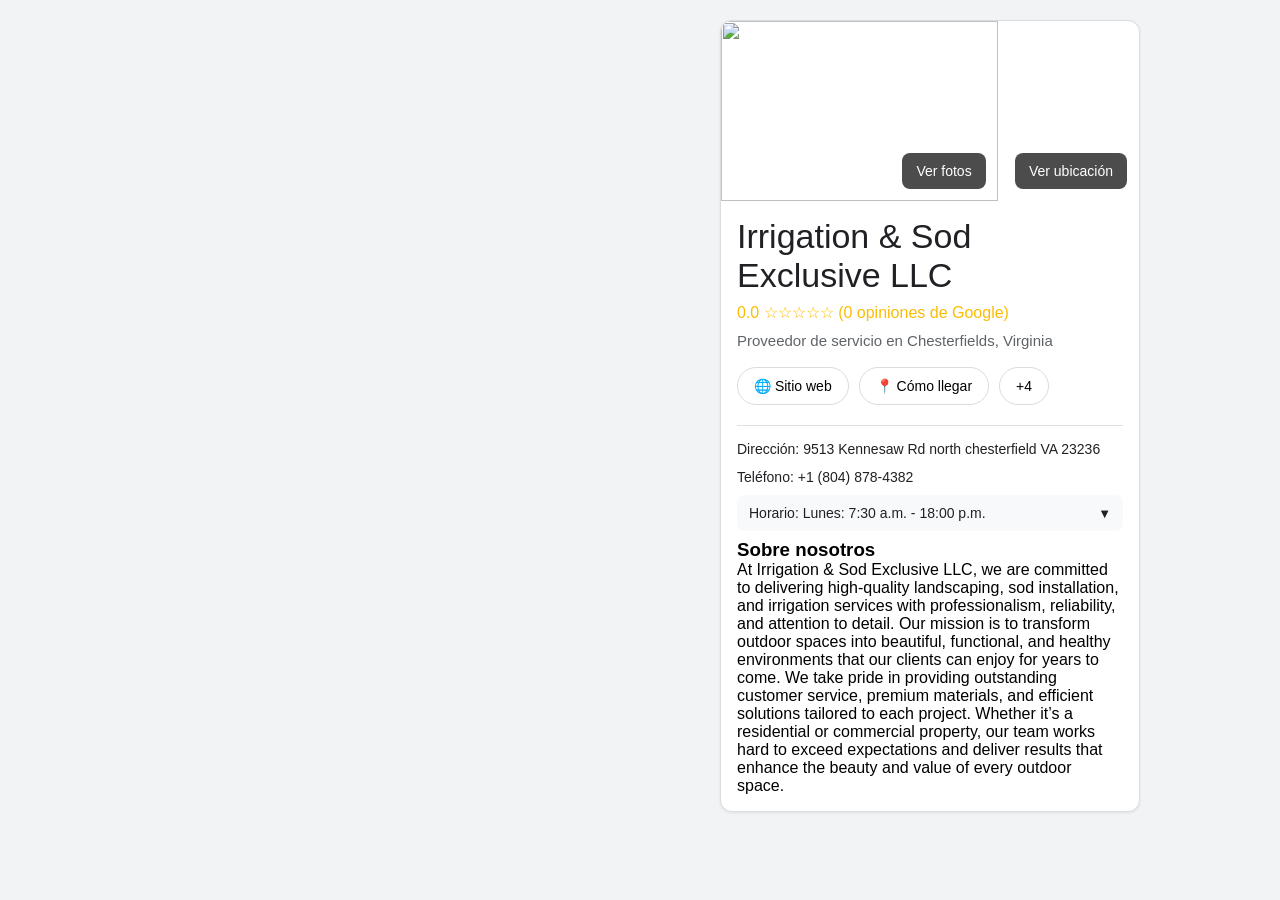
==== index.html @ 4f071523 "Add files via upload" ====
<!DOCTYPE html>
<html lang="es">

<head>

    <meta charset="UTF-8">

    <meta name="viewport" content="width=device-width, initial-scale=1.0">

    <title>Irrigation & Sod Exclusive LLC</title>
    

    <link rel="stylesheet" href="style.css">

</head>

<body>

    <div class="container">

        <!-- GALERÍA -->

        <div class="galeria">

            <!-- IMAGEN GRANDE -->

            <div class="imagen-grande">

                <img src="imagenes/FOTOO 1.jpeg">

                <button class="ver-fotos" onclick="abrirGaleria()">

                    Ver fotos

                </button>

            </div>

            <!-- IMÁGENES PEQUEÑAS -->

            <div class="imagen-mapa">

        <iframe
            src="https://www.google.com/maps?q=9513+Kennesaw+Rd+North+Chesterfield+VA+23236&output=embed">
        </iframe>

        <button class="ver-mapa" onclick="abrirMapa()">
            Ver ubicación
        </button>

    </div>

        </div>

         <div id="modalGaleria" class="modal">

            <span class="cerrar" onclick="cerrarGaleria()">✕</span>

            <div class="modal-contenido" id="contenedorFotos"></div>

        </div>


        <div id="modalZoom" class="modal-zoom">

    <span class="cerrar-zoom" onclick="cerrarZoom()">✕</span>

    <!-- IZQUIERDA -->

    <button class="zoom-flecha izquierda" onclick="imagenAnterior()">
        ❮
    </button>

    <!-- IMAGEN -->

    <img id="imagenZoom">

    <!-- DERECHA -->

    <button class="zoom-flecha derecha" onclick="imagenSiguiente()">
        ❯
    </button>

</div>

       <!-- MODAL OPINIONES -->

<!-- MODAL OPINIONES GOOGLE -->

<!-- MODAL OPINIONES -->

<div id="modalOpiniones" class="reviews-modal">

    <div class="opiniones-google">

        <!-- CERRAR -->

        <span class="cerrar-reviews"
              onclick="cerrarOpiniones()">
            ✕
        </span>

        <!-- TOP -->

        <div class="top-opinion">

            <div>

                <h1>
                    Irrigation & Sod Exclusive LLC
                </h1>

                <p>
                   9513 Kennesaw Rd north chesterfield VA 23236, Estados Unidos
                </p>

            </div>

            <button class="btn-escribir"
            onclick="abrirEscribirOpinion()">
             Escribir una opinión
          </button>

        </div>

        <!-- MODAL ESCRIBIR OPINIÓN -->

<div id="modalEscribir"
     class="modal-escribir">

    <div class="escribir-box">

        <!-- HEADER -->

        <div class="header-escribir">

            <h2>
                Escribir una opinión
            </h2>

            <span onclick="cerrarEscribirOpinion()">
                ✕
            </span>

        </div>

        <!-- PERFIL -->

        <div class="perfil-google">

            <div class="avatar-google">
                M
            </div>

            <div>

                <h3>
                    Manuel Risco
                </h3>

                <p>
                    se mostrará públicamente en Google
                </p>

            </div>

        </div>

<!-- NOMBRE -->

        <input type="text"id="nombreUsuario"placeholder="Tu nombre">
                
        <!-- ESTRELLAS -->

        <div class="stars-select">

            <span onclick="seleccionarEstrella(1)">☆</span>
            <span onclick="seleccionarEstrella(2)">☆</span>
            <span onclick="seleccionarEstrella(3)">☆</span>
            <span onclick="seleccionarEstrella(4)">☆</span>
            <span onclick="seleccionarEstrella(5)">☆</span>

        </div>

        <!-- TEXTO -->

        <div class="textarea-box">

    <textarea id="textoOpinion" placeholder=" "></textarea>

    <span class="fake-placeholder">
        Comparte detalles sobre tu experiencia en este lugar
    </span>

</div>

        <!-- SUBIR -->

        <div class="subir-box">

            <label for="subirMedia"
                   class="btn-subir">

                📷 Agregar fotos y videos

            </label>

            <input type="file"id="subirMedia"multiple accept="image/*,video/*">

        </div>

        <!-- BOTONES -->

        <div class="acciones-review">

            <button onclick="cerrarEscribirOpinion()"
                    class="btn-cancelar">

                Cancelar

            </button>

            <button class="btn-publicar"
                onclick="publicarReview()">

                Publicar

            </button>

        </div>

    </div>

</div>

        <!-- RATING -->

        <div class="rating-google">

            <span class="numero-grande"
                  id="ratingNumberGrande">
                0.0
            </span>

            <span class="stars-google"
                  id="ratingStarsGrande">
                ☆☆☆☆☆
            </span>

            <span class="cantidad-op"
                  id="totalReviews">
                0 opiniones
            </span>

        </div>

        <!-- ETIQUETAS -->

                    <div class="reviews-tags">

                <span class="tag activo">
                    Todas
                </span>

                <span class="tag">
                    instalación de césped 
                </span>

                <span class="tag">
                    patio trasero 
                </span>

                <span class="tag">
                    sistema de riego 
                </span>

                <span class="tag">
                    capa superficial del suelo 
                </span>

                <!-- BOTÓN +6 -->

                <span class="tag mas-tags"
                onclick="toggleTags()">
                +6
            </span>

            </div>

<!-- TAGS OCULTOS -->

        <div class="reviews-tags extras-tags"
            id="extrasTags">

            <span class="tag">
                equipo
            </span>

            <span class="tag">
                yard transformation
            </span>

            <span class="tag">
                sod care instructions
            </span>

            <span class="tag">
                grass removal
            </span>

            <span class="tag">
                quick response
            </span>

            <span class="tag">
                arbustos
            </span>

        </div>

        <hr>

        <!-- ORDEN -->

        <div class="ordenar">

            <p>
                Ordenar por
            </p>

            <div class="orden-tags">

    <button class="tag activo"
            onclick="ordenarReviews('relevantes')">
        Más relevantes
    </button>

    <button class="tag"
            onclick="ordenarReviews('recientes')">
        Más recientes
    </button>

    <button class="tag"
            onclick="ordenarReviews('alta')">
        Calificación más alta
    </button>

    <button class="tag"
            onclick="ordenarReviews('baja')">
        Calificación más baja
    </button>

</div>

        </div>

        <!-- OPINIONES -->

        <div id="listaOpiniones"
             class="lista-opiniones">

        </div>

    </div>

</div>
        <!-- INFORMACIÓN -->

        <div class="info">


            <h1>
                Irrigation & Sod Exclusive LLC
            </h1>

            <!-- RATING -->

            <div class="rating">

    <span
    class="reviews"id="ratingCompleto"onclick="abrirOpiniones()"style="cursor:pointer; font-size:16px;">

        0.0 ☆☆☆☆☆ (0 opiniones de Google)

    </span>

</div>

            <p class="categoria">

                Proveedor de servicio en Chesterfields, Virginia

            </p>

            <!-- BOTONES -->

            <div class="botones">

                <button onclick="abrirSitio()">
                    🌐 Sitio web
                </button>

                <button onclick="comoLlegar()">
                    📍 Cómo llegar
                </button>

                <button onclick="toggleExtras()">
                    +4
                </button>

            </div>

<!-- BOTONES OCULTOS -->

            <div class="botones-extra" id="botonesExtra">

                <button onclick="abrirOpiniones()">
                    ⭐ Opiniones
                </button>

                <button onclick="guardarPagina()">
                    🔖 Guardar
                </button>

                <button onclick="compartirPagina()">
                    🔗 Compartir
                </button>

                <button onclick="llamarTelefono()">
                    📞 Llamar
                </button>

            </div>

            <!-- DETALLES -->

            <div class="detalles">

                <!-- DIRECCIÓN -->

                <div class="detalle-item">
         
                    <p>

                        <strong>
                            Dirección:
                        </strong>

                        9513 Kennesaw Rd north chesterfield VA 23236

                    </p>

                </div>

                <!-- TELÉFONO -->
                
                <div class="detalle-item">
                    <p>
                        <strong>
                            Teléfono:
                        </strong>

                        +1 (804) 878-4382
                    </p>
                </div>
                <!-- HORARIO -->

                <!-- HORARIO -->

<div class="detalle-item"> 

    <div class="horario-box">

        <div class="horario-header" onclick="toggleHorario()">

            <span>

                <strong>
                Horario:
                </strong>

                Lunes: 7:30 a.m. - 18:00 p.m.

            </span>

            <span id="flecha">
                ▼
            </span>

        </div>

        <div id="listaHorarios">

            <p>Martes: 7:30 a.m. - 18:00 p.m.</p>

            <p>Miércoles: 7:30 a.m. - 18:00 p.m.</p>

            <p>Jueves: 7:30 a.m. - 18:00 p.m.</p>

            <p>Viernes: 7:30 a.m. - 18:00 p.m.</p>

            <p>Sábado: 7:30 a.m. - 18:00 p.m.</p>

            <p>Domingo: Cerrado</p>

        </div>

    </div>

</div>

            <!-- DESCRIPCIÓN -->

            <div class="descripcion">

                <h3>
                    Sobre nosotros
                </h3>

                <p>

                  At Irrigation & Sod Exclusive LLC, we are committed to
                delivering high-quality landscaping, sod installation,
                and irrigation services with professionalism, reliability,
                and attention to detail. Our mission is to transform
                outdoor spaces into beautiful, functional, and healthy                    environments that our clients can enjoy for years to come.

                 We take pride in providing outstanding customer service,
                premium materials, and efficient solutions tailored to
                each project. Whether it’s a residential or commercial
                property, our team works hard to exceed expectations and
                deliver results that enhance the beauty and value of every
                 outdoor space.

                </p>

            </div>



</div>
        </div>

    </div>

    <script src="script.js"></script>

</body>

</html>
---- style.css ----
*{
    margin:0;
    padding:0;
    box-sizing:border-box;
}

body{

    background:#f1f3f4;

    font-family:Arial, sans-serif;

    display:flex;

    justify-content:flex-end;

    padding-top:20px;

    padding-right:140px;
}

/* PANEL DERECHO */

.container{

    width:420px;

    background:white;

    border-radius:12px;

    overflow:hidden;

    border:1px solid #dadce0;

    box-shadow:0 1px 3px rgba(0,0,0,0.08);
}

/* GALERÍA */

.galeria{

    display:grid;

    grid-template-columns:2fr 1fr;

    gap:3px;

    height:180px;
}

.imagen-grande img{

    width:100%;

    height:180px;

    object-fit:cover;

    display:block;
}

.imagenes-pequenas{

    display:grid;

    grid-template-rows:1fr 1fr;

    gap:3px;
}

.imagenes-pequenas img{

    width:100%;

    height:88px;

    object-fit:cover;

    display:block;
}

/* INFORMACIÓN */

.info{

    padding:16px;
}

h1{

    font-size:34px;

    font-weight:400;

    margin-bottom:8px;

    color:#202124;
}

.rating{

    display:flex;

    align-items:center;

    gap:8px;

    margin-bottom:10px;
}

.numero{

    font-size:16px;

    color:#202124;
}

.estrellas{

    color:#fbbc04;

    font-size:18px;
}

.reviews{

    color:#fbbc04;

    font-size:14px;
}

.categoria{

    color:#5f6368;

    font-size:15px;

    margin-top:8px;

    margin-bottom:18px;
}

/* BOTONES */

.botones{

    display:flex;

    gap:10px;

    flex-wrap:wrap;

    margin-top:18px;

    margin-bottom:20px;
}

.botones-extra{

    display:none;

    gap:10px;

    flex-wrap:wrap;

    margin-top:10px;

}

button{

    border:1px solid #dadce0;

    background:white;

    padding:10px 16px;

    border-radius:25px;

    cursor:pointer;

    font-size:14px;

    transition:0.2s;
}

button:hover{

    background:#f8f9fa;
}

/* DETALLES */

/* DETALLES */

.detalles{

    border-top:1px solid #e0e0e0;

    padding-top:14px;

    margin-top:10px;
}

.detalle-item{

    display:flex;

    align-items:flex-start;

    gap:10px;

    margin-bottom:8px;
}

.icono{

    font-size:18px;

    margin-top:2px;
}

.detalle-item p{

    font-size:14px;

    color:#202124;

    line-height:1.4;
}

.detalle-item strong{

    font-size:14px;

    font-weight:500;
}

/* HORARIOS */

.horario-box{

    width:100%;
}

.horario-header{

    display:flex;

    justify-content:space-between;

    align-items:center;

    cursor:pointer;

    padding:4px 0;

    font-size:14px;
}

.horario-header:hover{

    opacity:0.8;
}

#listaHorarios{

    display:none;

    padding-top:5px;
}

#listaHorarios p{

    margin:4px 0;

    font-size:14px;

    color:#5f6368;
}

#flecha{

    font-size:11px;
}

/* HORARIOS */

.horarios{

    margin-top:10px;
}

.horario-header{

    display:flex;

    justify-content:space-between;

    align-items:center;

    background:#f8f9fa;

    padding:12px 14px;

    border-radius:10px;

    cursor:pointer;

    font-size:15px;

    color:#202124;
}

.horario-header:hover{

    background:#f1f3f4;
}

#listaHorarios{

    display:none;

    padding:12px 14px;

    padding-top:10px;
}

#listaHorarios p{

    margin:8px 0;

    color:#5f6368;

    font-size:15px;
}

#flecha{

    font-size:13px;
}




.horario-box{

    width:100%;
}

.horarios{

    margin-top:8px;
}

.horario-header{

    display:flex;

    justify-content:space-between;

    align-items:center;

    background:#f8f9fa;

    padding:10px 12px;

    border-radius:8px;

    cursor:pointer;

    font-size:14px;
}

#listaHorarios{

    display:none;

    padding:10px 5px;
}

#listaHorarios p{

    margin:7px 0;

    color:#5f6368;

    font-size:14px;
}


/* HORARIOS CONCURRIDOS */

.popular-times{

    border-top:1px solid #e0e0e0;

    margin-top:20px;

    padding-top:18px;
}

.popular-times h3{

    font-size:16px;

    margin-bottom:14px;

    color:#202124;
}

/* DÍAS */

.dias{

    display:flex;

    gap:14px;

    margin-bottom:20px;

    font-size:13px;

    color:#5f6368;
}

.dias span{

    cursor:pointer;
}

.dias .activo{

    color:#1a73e8;

    font-weight:600;
}

/* GRÁFICO */

.grafico{

    display:flex;

    align-items:flex-end;

    gap:12px;

    height:140px;
}

.barra-box{

    display:flex;

    flex-direction:column;

    align-items:center;

    justify-content:flex-end;

    height:100%;
}

.barra{

    width:26px;

    background:#34a853;

    border-radius:6px 6px 0 0;
}

.barra.activa{

    background:#1a73e8;
}

.barra-box small{

    margin-top:8px;

    font-size:11px;

    color:#5f6368;
}

.galeria-grid{

    display:grid;

    grid-template-columns:repeat(3,1fr);

    gap:8px;

    margin-top:20px;
}

.galeria-grid img{

    width:100%;

    height:120px;

    object-fit:cover;

    border-radius:10px;

    transition:0.3s;

    cursor:pointer;
}

.galeria-grid img:hover{

    transform:scale(1.03);
}

/* ========================= */
/* BOTÓN VER FOTOS */
/* ========================= */

.imagen-grande{

    position:relative;
}

.ver-fotos{

    position:absolute;

    bottom:12px;

    right:12px;

    background:rgba(0,0,0,0.7);

    color:white;

    border:none;

    padding:10px 14px;

    border-radius:8px;

    font-size:14px;

    cursor:pointer;

    transition:0.3s;
}

.ver-fotos:hover{

    background:rgba(0,0,0,0.9);
}

/* ========================= */
/* MODAL GALERÍA */
/* ========================= */

.modal{

    display:none;

    position:fixed;

    z-index:9999;

    left:0;

    top:0;

    width:100%;

    height:100%;

    background:rgba(0,0,0,0.92);

    overflow:auto;

    padding:40px;
}

/* CONTENEDOR DE FOTOS */

.modal-contenido{

    display:grid;

    grid-template-columns:repeat(auto-fit,minmax(250px,1fr));

    gap:15px;
}

/* IMÁGENES */

.modal-contenido img{

    width:100%;

    height:220px;

    object-fit:cover;

    border-radius:12px;

    transition:0.3s;

    cursor:pointer;
}

.modal-contenido img:hover{

    transform:scale(1.02);
}

/* BOTÓN CERRAR */

.cerrar{

    position:fixed;

    top:20px;

    right:30px;

    font-size:38px;

    color:white;

    cursor:pointer;

    z-index:10000;
}

.modal-contenido video{
    width:100%;
    height:220px;
    object-fit:cover;
    border-radius:12px;
}

/* ===== MODAL ZOOM ===== */

.modal-zoom{
    display:none;
    position:fixed;
    z-index:9999;
    top:0;
    left:0;
    width:100%;
    height:100%;
    background:rgba(0,0,0,0.95);
    justify-content:center;
    align-items:center;
}

.modal-zoom img{
    max-width:90%;
    max-height:90%;
    border-radius:10px;
    touch-action: none;
}

.cerrar-zoom{
    position:absolute;
    top:20px;
    right:30px;
    font-size:35px;
    color:white;
    cursor:pointer;
}

.imagen-mapa{
    position:relative;
}

.imagen-mapa iframe{
    width:100%;
    height:180px;
    border:0;
    display:block;
}

.ver-mapa{
    position:absolute;
    bottom:12px;
    right:12px;
    background:rgba(0,0,0,0.7);
    color:white;
    border:none;
    padding:10px 14px;
    border-radius:8px;
    font-size:14px;
    cursor:pointer;
}

.ver-mapa:hover{
    background:rgba(0,0,0,0.9);
}

.modal-opiniones{
    display:none;
    position:fixed;
    top:0;
    left:0;
    width:100%;
    height:100%;
    background:rgba(0,0,0,0.85);
    justify-content:center;
    align-items:center;
    z-index:9999;
}

.opiniones-box{
    background:white;
    padding:20px;
    border-radius:12px;
    width:90%;
    max-width:400px;
    display:flex;
    flex-direction:column;
    gap:10px;
}

/* ===== FLECHAS ZOOM ===== */

.zoom-flecha{

    position:absolute;

    top:50%;

    transform:translateY(-50%);

    background:rgba(0,0,0,0.5);

    color:white;

    border:none;

    width:55px;

    height:55px;

    border-radius:50%;

    font-size:28px;

    cursor:pointer;

    z-index:10000;
}

.zoom-flecha:hover{
    background:rgba(0,0,0,0.8);
}

.zoom-flecha.izquierda{
    left:30px;
}

.zoom-flecha.derecha{
    right:30px;
}

.video-galeria{

    width:100%;

    height:220px;

    object-fit:cover;

    border-radius:12px;

    background:black;
}

/* ========================= */
/* PERFILES */
/* ========================= */

.perfiles{

    border-top:1px solid #e0e0e0;

    margin-top:20px;

    padding-top:18px;
}

.perfiles h3{

    font-size:18px;

    margin-bottom:14px;

    color:#202124;
}

.redes{

    display:flex;

    flex-wrap:wrap;

    gap:12px;
}

.red{

    display:flex;

    align-items:center;

    gap:10px;

    background:#f8f9fa;

    padding:10px 14px;

    border-radius:12px;

    text-decoration:none;

    color:#202124;

    transition:0.3s;
}

.red:hover{

    background:#e8f0fe;

    transform:scale(1.03);
}

.red img{

    width:28px;

    height:28px;
}

.red span{

    font-size:15px;

    font-weight:500;
}

/* ========================= */
/* GOOGLE REVIEWS MODAL */
/* ========================= */

.reviews-modal{

    display:none;

    position:fixed;

    top:0;
    left:0;

    width:100%;
    height:100%;

    background:rgba(0,0,0,0.65);

    justify-content:center;

    align-items:center;

    z-index:99999;
}

.reviews-box{

    width:900px;

    max-width:95%;

    max-height:90vh;

    overflow-y:auto;

    background:white;

    border-radius:18px;

    padding:30px;

    position:relative;
}

.cerrar-reviews{

    position:absolute;

    top:20px;
    right:25px;

    font-size:30px;

    cursor:pointer;
}

.reviews-header{

    display:flex;

    justify-content:space-between;

    align-items:center;

    margin-bottom:25px;
}

.btn-escribir{

    background:white;

    border:1px solid #dadce0;

    border-radius:30px;

    padding:12px 20px;
}

.reviews-rating{

    display:flex;

    align-items:center;

    gap:14px;

    margin-bottom:30px;
}

#ratingNumberGrande{

    font-size:52px;
}

#ratingStarsGrande{

    color:#fbbc04;

    font-size:35px;
}

.review-form{

    display:flex;

    flex-direction:column;

    gap:14px;

    margin-bottom:30px;
}

.review-form input,
.review-form textarea,
.review-form select{

    padding:14px;

    border:1px solid #dadce0;

    border-radius:10px;

    font-size:15px;
}

.review-form textarea{

    min-height:120px;

    resize:none;
}

.lista-opiniones{

    display:flex;

    flex-direction:column;

    gap:22px;
}

.opinion{

    border-top:1px solid #e0e0e0;

    padding-top:20px;
}

.opinion h4{

    margin-bottom:8px;
}

.opinion .stars{

    color:#fbbc04;

    margin-bottom:8px;
}

/* ========================= */
/* GOOGLE REVIEWS NUEVO */
/* ========================= */

.reviews-modal{
    display:none;
    position:fixed;
    top:0;
    left:0;
    width:100%;
    height:100%;
    background:rgba(0,0,0,0.75);
    justify-content:center;
    align-items:center;
    z-index:99999;
}

.opiniones-google{
    background:white;
    width:90%;
    max-width:950px;
    height:90vh;
    overflow-y:auto;
    overflow-x:hidden;
    border-radius:20px;
    padding:35px;
    position:relative;
}

/* CERRAR */

.cerrar-reviews{
    position:absolute;
    top:20px;
    right:25px;
    font-size:35px;
    cursor:pointer;
    color:#5f6368;
}

/* TOP */

.top-opinion{
    display:flex;
    justify-content:space-between;
    align-items:center;
    gap:20px;
}

.top-opinion h1{
    font-size:42px;
    font-weight:400;
    color:#202124;
    margin-bottom:5px;
}

.top-opinion p{
    color:#5f6368;
    font-size:18px;
}

/* BOTON */

.btn-escribir{
    border:1px solid #dadce0;
    background:white;
    padding:14px 24px;
    border-radius:30px;
    font-size:16px;
    cursor:pointer;
}

.btn-escribir:hover{
    background:#f8f9fa;
}

/* RATING */

.rating-google{
    display:flex;
    align-items:center;
    gap:18px;
    margin-top:30px;
    margin-bottom:30px;
}

.numero-grande{
    font-size:70px;
    font-weight:400;
}

.stars-google{
    color:#fbbc04;
    font-size:42px;
}

.cantidad-op{
    font-size:28px;
    color:#5f6368;
}

/* ETIQUETAS */

.etiquetas{
    display:flex;
    flex-wrap:wrap;
    gap:12px;
    margin-bottom:25px;
}

.tag{
    border:1px solid #dadce0;
    background:white;
    padding:12px 18px;
    border-radius:30px;
    font-size:16px;
    cursor:pointer;
}

.tag.activo{
    background:#d2e3fc;
}

/* ORDEN */

.ordenar{
    margin-top:25px;
}

.ordenar p{
    margin-bottom:15px;
    font-size:20px;
}

.orden-tags{
    display:flex;
    flex-wrap:wrap;
    gap:12px;
}

/* FORM */

.review-form{
    margin-top:35px;
    display:flex;
    flex-direction:column;
    gap:15px;
}

.review-form input,
.review-form select,
.review-form textarea{

    width:100%;
    padding:14px;
    border:1px solid #dadce0;
    border-radius:12px;
    font-size:16px;
}

.review-form textarea{
    min-height:120px;
    resize:none;
}

.review-form button{
    background:#1a73e8;
    color:white;
    border:none;
    padding:14px;
    border-radius:12px;
    font-size:16px;
    cursor:pointer;
}

.review-form button:hover{
    opacity:0.9;
}

/* OPINIONES */

.lista-opiniones{
    margin-top:40px;
}

.review-item{
    padding-bottom:30px;
    border-bottom:1px solid #e0e0e0;
    margin-bottom:30px;
}

/* HEADER REVIEW */

.review-header{
    display:flex;
    align-items:center;
    gap:15px;
    justify-content:space-between;
    width:100%;
}

.avatar{
    width:55px;
    height:55px;
    border-radius:50%;
    background:#5c6bc0;
    color:white;
    display:flex;
    justify-content:center;
    align-items:center;
    font-size:24px;
}

.review-header h3{
    font-size:22px;
    margin-bottom:3px;
}

.review-header small{
    color:#5f6368;
}

/* ESTRELLAS REVIEW */

.review-stars{
    margin-top:6px;
    color:#fbbc04;
    font-size:20px;
    display:flex;
    align-items:center;
    gap:6px;
    flex-wrap:nowrap;
}

.review-item{

    width:100%;

    overflow:hidden;
}   

.review-stars span{
    color:#5f6368;
    font-size:15px;
    margin-left:10px;
}

/* TEXTO */

.texto-review{
    margin-top:15px;
    font-size:18px;
    line-height:1.6;
    color:#202124;
}

/* FOTOS */

.review-fotos{
    display:flex;
    gap:10px;
    margin-top:20px;
    overflow-x:auto;
}

.review-fotos img{
    width:170px;
    height:130px;
    object-fit:cover;
    border-radius:12px;
}

.extras-tags{

    display:none;

    flex-wrap:wrap;

    gap:12px;

    margin-top:14px;

    margin-bottom:10px;
}

.extras-tags .tag{

    display:flex;

    align-items:center;

    justify-content:center;

    padding:12px 18px;

    min-height:45px;

    border-radius:25px;

    font-size:15px;

    white-space:nowrap;
}

.reviews-tags{

    display:flex;

    flex-wrap:wrap;

    gap:12px;

    align-items:center;
}

.reviews-tags .tag{

    display:flex;

    align-items:center;

    justify-content:center;
}

.mas-tags{

    min-width:60px;
}

.tag{

    transition:0.2s;
}

.tag:hover{

    background:#f1f3f4;
}

.tag.activo{

    background:#d2e3fc;

    border:1px solid #1a73e8;

    color:#1967d2;

    font-weight:500;
}

/* ========================= */
/* MODAL ESCRIBIR OPINION */
/* ========================= */

.modal-escribir{

    display:none;

    position:fixed;

    top:0;
    left:0;

    width:100%;
    height:100%;

    background:rgba(0,0,0,0.65);

    justify-content:center;

    align-items:center;

    z-index:999999;
}

.escribir-box{

    background:white;

    width:95%;

    max-width:650px;

    border-radius:24px;

    padding:30px;

    display:flex;

    flex-direction:column;

    gap:25px;
}

/* HEADER */

.header-escribir{

    display:flex;

    justify-content:space-between;

    align-items:center;
}

.header-escribir h2{

    font-size:30px;

    font-weight:400;
}

.header-escribir span{

    font-size:30px;

    cursor:pointer;
}

/* PERFIL */

.perfil-google{

    display:flex;

    align-items:center;

    gap:15px;
}

.avatar-google{

    width:55px;
    height:55px;

    border-radius:50%;

    background:#1a73e8;

    color:white;

    display:flex;

    justify-content:center;

    align-items:center;

    font-size:24px;
}

.perfil-google h3{

    font-size:18px;
}

.perfil-google p{

    color:#5f6368;

    font-size:14px;
}

/* ESTRELLAS */

.stars-select{

    display:flex;

    gap:10px;

    font-size:45px;

    color:#dadce0;

    cursor:pointer;
}

.stars-select span:hover{

    color:#fbbc04;
}

/* TEXTAREA */

#textoOpinion{

    width:100%;

    min-height:180px;

    border:1px solid #dadce0;

    border-radius:14px;

    padding:18px;

    font-size:16px;

    resize:none;
}

/* SUBIR */

.subir-box{

    display:flex;

    align-items:center;
}

.btn-subir{

    border:1px solid #dadce0;

    padding:14px 20px;

    border-radius:30px;

    cursor:pointer;

    font-size:15px;
}

#subirMedia{

    display:none;
}

/* BOTONES */

.acciones-review{

    display:flex;

    justify-content:flex-end;

    gap:14px;
}

.btn-cancelar{

    background:white;

    border:1px solid #dadce0;
}

.btn-publicar{

    background:#1a73e8;

    color:white;

    border:none;
}

/* CAJA OPINION GOOGLE */

.textarea-box{
    position:relative;
    width:100%;
}

.textarea-box textarea{
    width:100%;
    min-height:120px;
    border:1px solid #dadce0;
    border-radius:10px;
    padding:16px;
    font-size:14px;
    resize:none;
    outline:none;
    background:white;
}

.fake-placeholder{
    position:absolute;
    top:16px;
    left:16px;
    color:#80868b;
    font-size:14px;
    pointer-events:none;
}

.textarea-box textarea:focus + .fake-placeholder,
.textarea-box textarea:not(:placeholder-shown) + .fake-placeholder{
    display:none;
}

.review-fotos{

    display:flex;

    gap:12px;

    margin-top:18px;

    overflow-x:auto;
}

.review-fotos img{

    width:180px;

    height:130px;

    object-fit:cover;

    border-radius:12px;
}

.review-fotos video{

    width:220px;

    height:130px;

    object-fit:cover;

    border-radius:12px;
}

.review-item{
    position:relative;
    width:100%;
    overflow:hidden;
}

.eliminar-review{

    position:absolute;

    top:12px;

    right:12px;

    width:42px;

    height:42px;

    border-radius:50%;

    border:1px solid #dadce0;

    background:white;

    display:flex;

    justify-content:center;

    align-items:center;

    font-size:18px;

    cursor:pointer;

    padding:0;

    line-height:1;
}

.eliminar-review:hover{

    background:#f1f3f4;
}

/* ========================= */
/* BOTONES REVIEW */
/* ========================= */

.acciones-review-top{

    position:absolute;

    top:12px;

    right:12px;

    display:flex;

    gap:18px;

    align-items:center;
}

.eliminar-review{

    margin-right:55px;
}

.compartir-review
.eliminar-review{

    width:42px;

    height:42px;

    border-radius:50%;

    border:1px solid #dadce0;

    background:white;

    display:flex;

    justify-content:center;

    align-items:center;

    font-size:18px;

    cursor:pointer;

    padding:0;

    line-height:1;
}

.compartir-review:hover,
.eliminar-review:hover{

    background:#f1f3f4;
}

/* ========================= */
/* USUARIO REVIEW */
/* ========================= */

.review-user{

    display:flex;

    align-items:center;

    gap:12px;
}

.user-info h3{

    font-size:16px;

    margin:0;

    color:#202124;
}

.user-info small{

    font-size:12px;

    color:#5f6368;
}

.compartir-review{

    position:absolute;

    top:12px;

    right:120px;

    width:42px;

    height:42px;

    border-radius:50%;

    border:1px solid #dadce0;

    background:white;

    display:flex;

    justify-content:center;

    align-items:center;

    font-size:18px;

    cursor:pointer;
}

.compartir-review:hover{

    background:#f1f3f4;
}
/* ========================= */
/* RESPONSIVE */
/* ========================= */

@media(max-width:768px){

    body{

        justify-content:center;

        padding-right:0;

        padding-left:0;

        padding-top:0;
    }

    .container{

        width:100%;

        max-width:100%;

        border-radius:0;
    }

    .opiniones-google{

        width:100%;

        height:100%;

        border-radius:0;

        padding:20px;
    }

    .top-opinion{

        flex-direction:column;

        align-items:flex-start;
    }

    .top-opinion h1{

        font-size:30px;
    }

    .rating-google{

        flex-wrap:wrap;
    }

    .numero-grande{

        font-size:50px;
    }

    .stars-google{

        font-size:30px;
    }

    .cantidad-op{

        font-size:20px;
    }

    .review-fotos img,
    .review-fotos video{

        width:140px;

        height:100px;
    }

    .escribir-box{

        width:100%;

        height:100%;

        border-radius:0;

        max-width:none;
    }

    .galeria{

        grid-template-columns:1fr;
        height:auto;
    }

    .imagen-grande img,
    .imagen-mapa iframe{

        height:220px;
    }

}
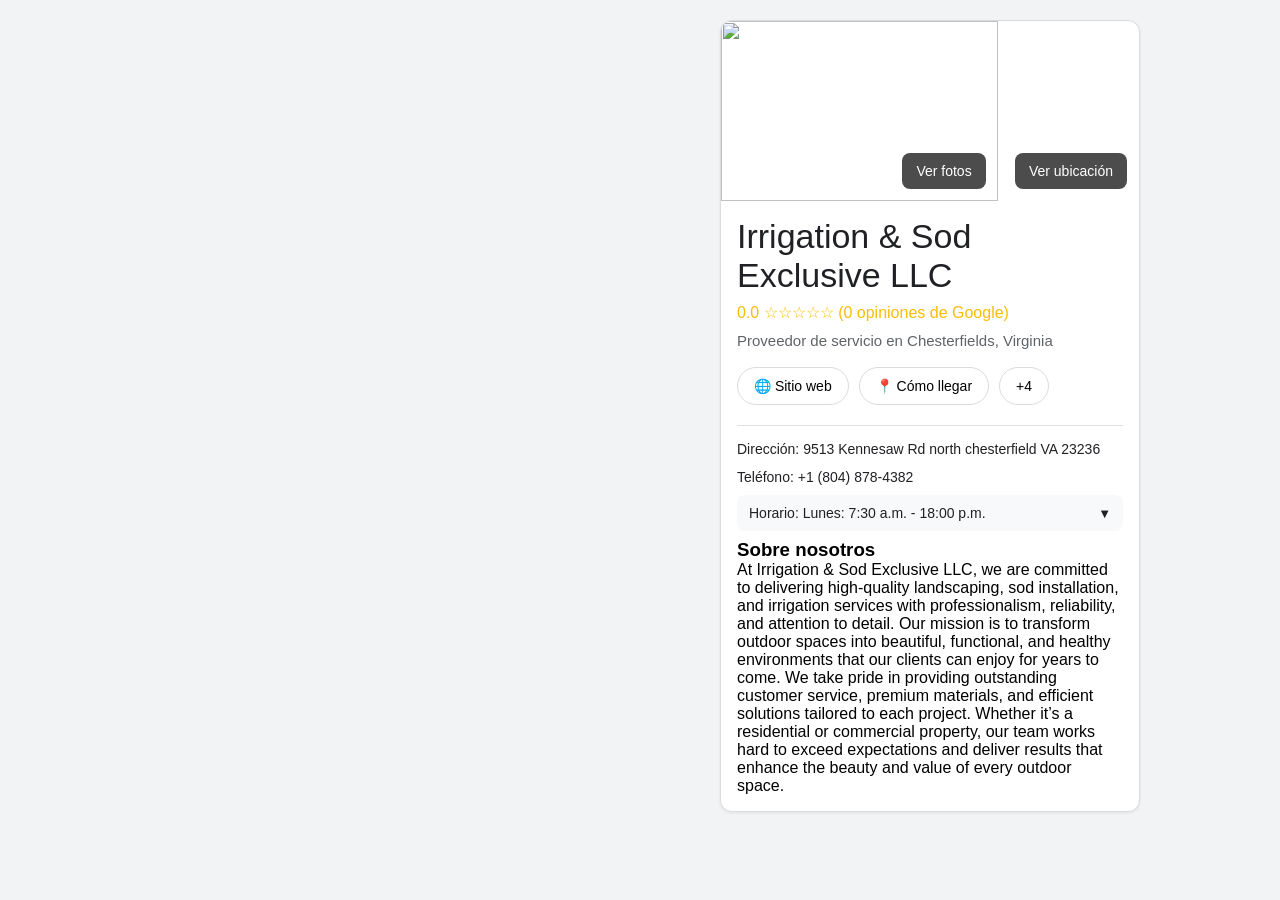
==== commit c2464d0e: "Update index.html" ====
--- a/index.html
+++ b/index.html
@@ -547,4 +547,4 @@
 
 </body>
 
-</html>+</html>
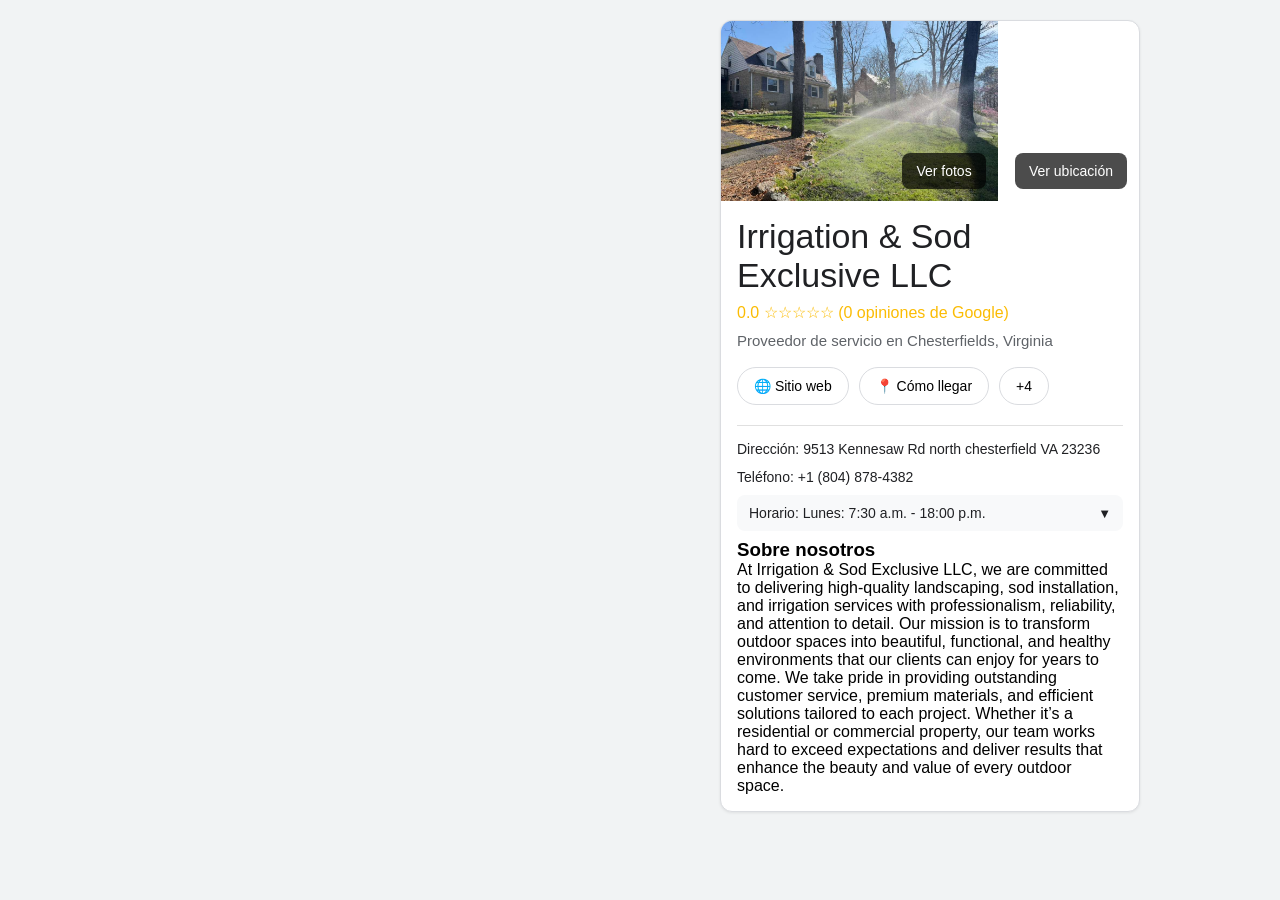
==== commit 6294ff40: "Update index.html" ====
--- a/index.html
+++ b/index.html
@@ -26,7 +26,7 @@
 
             <div class="imagen-grande">
 
-                <img src="imagenes/FOTOO 1.jpeg">
+                <img src="FOTOO 1.jpeg">
 
                 <button class="ver-fotos" onclick="abrirGaleria()">
 
